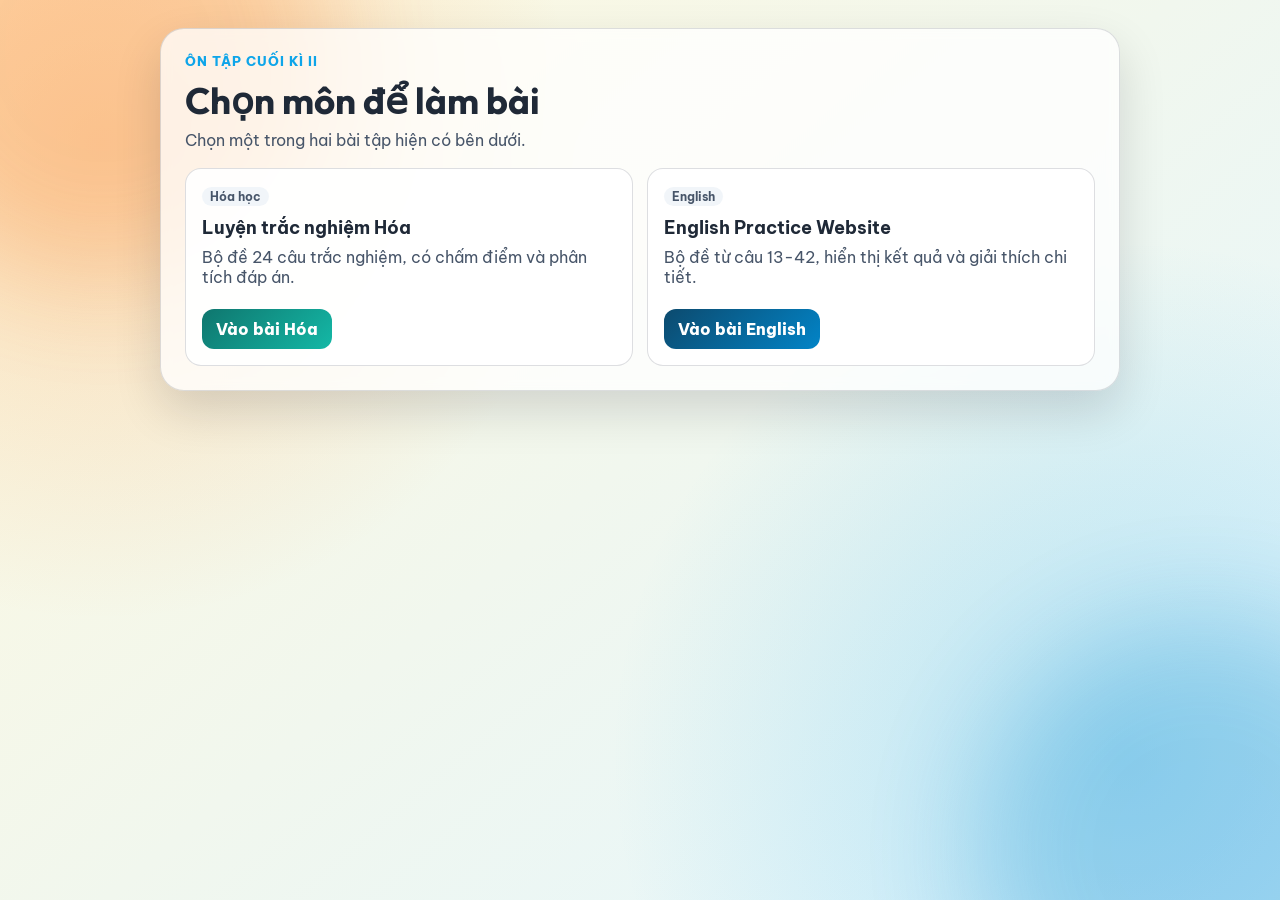
==== index.html @ 83d11b1e "first commit" ====
﻿<!doctype html>
<html lang="vi">
  <head>
    <meta charset="UTF-8" />
    <meta name="viewport" content="width=device-width, initial-scale=1.0" />
    <title>Chọn Bài Tập</title>
    <link rel="preconnect" href="https://fonts.googleapis.com" />
    <link rel="preconnect" href="https://fonts.gstatic.com" crossorigin />
    <link
      href="https://fonts.googleapis.com/css2?family=Be+Vietnam+Pro:wght@400;600;700;800&family=Outfit:wght@600;700;800&display=swap"
      rel="stylesheet"
    />
    <link rel="stylesheet" href="styles.css" />
  </head>
  <body>
    <div class="bg-orb orb-1"></div>
    <div class="bg-orb orb-2"></div>

    <main class="chooser">
      <p class="eyebrow">ÔN TẬP CUỐI KÌ II</p>
      <h1>Chọn môn để làm bài</h1>
      <p class="subtitle">Chọn một trong hai bài tập hiện có bên dưới.</p>

      <section class="cards" aria-label="Danh sách bài tập">
        <article class="card">
          <p class="tag">Hóa học</p>
          <h2>Luyện trắc nghiệm Hóa</h2>
          <p>Bộ đề 24 câu trắc nghiệm, có chấm điểm và phân tích đáp án.</p>
          <a class="btn btn-chem" href="Chemistry/index.html">Vào bài Hóa</a>
        </article>

        <article class="card">
          <p class="tag">English</p>
          <h2>English Practice Website</h2>
          <p>Bộ đề từ câu 13-42, hiển thị kết quả và giải thích chi tiết.</p>
          <a class="btn btn-eng" href="English/index.html">Vào bài English</a>
        </article>
      </section>
    </main>

    <script src="app.js"></script>
  </body>
</html>
---- styles.css ----
﻿:root {
  --bg-a: #fff8dd;
  --bg-b: #e3f6ff;
  --ink: #1f2937;
  --soft: #475569;
  --card: rgba(255, 255, 255, 0.92);
  --line: rgba(15, 23, 42, 0.14);
  --chem: #0f766e;
  --eng: #0c4a6e;
}

* {
  box-sizing: border-box;
}

html,
body {
  margin: 0;
  min-height: 100%;
}

body {
  font-family: "Be Vietnam Pro", sans-serif;
  color: var(--ink);
  background:
    radial-gradient(circle at 8% 16%, rgba(251, 146, 60, 0.28), transparent 34%),
    radial-gradient(circle at 88% 84%, rgba(14, 165, 233, 0.24), transparent 38%),
    linear-gradient(140deg, var(--bg-a), var(--bg-b));
  padding: 28px 16px 42px;
}

.bg-orb {
  position: fixed;
  width: 36vmax;
  height: 36vmax;
  border-radius: 50%;
  filter: blur(56px);
  opacity: 0.24;
  pointer-events: none;
  animation: float 9s ease-in-out infinite;
}

.orb-1 {
  background: #f97316;
  top: -14vmax;
  left: -10vmax;
}

.orb-2 {
  background: #0284c7;
  right: -12vmax;
  bottom: -14vmax;
  animation-delay: 1.3s;
}

.chooser {
  position: relative;
  z-index: 1;
  max-width: 960px;
  margin: 0 auto;
  border: 1px solid var(--line);
  border-radius: 24px;
  background: rgba(255, 255, 255, 0.76);
  backdrop-filter: blur(6px);
  box-shadow: 0 20px 48px rgba(2, 6, 23, 0.14);
  padding: 24px;
}

.eyebrow {
  margin: 0;
  font-size: 0.8rem;
  letter-spacing: 0.08em;
  text-transform: uppercase;
  font-weight: 800;
  color: #0ea5e9;
}

h1 {
  margin: 8px 0 6px;
  font-family: Outfit, sans-serif;
  font-size: clamp(1.5rem, 3vw, 2.3rem);
}

.subtitle {
  margin: 0;
  color: var(--soft);
}

.cards {
  margin-top: 18px;
  display: grid;
  grid-template-columns: repeat(2, minmax(0, 1fr));
  gap: 14px;
}

.card {
  border: 1px solid var(--line);
  border-radius: 16px;
  background: var(--card);
  padding: 16px;
  transition: transform 160ms ease, box-shadow 160ms ease;
}

.card:hover {
  transform: translateY(-2px);
  box-shadow: 0 10px 26px rgba(15, 23, 42, 0.11);
}

.tag {
  display: inline-block;
  margin: 0;
  padding: 2px 8px;
  border-radius: 999px;
  font-size: 0.76rem;
  font-weight: 700;
  color: #0f172a;
  background: #f1f5f9;
}

h2 {
  margin: 10px 0 8px;
  font-size: 1.12rem;
}

.card p {
  margin-top: 0;
  color: var(--soft);
}

.btn {
  display: inline-flex;
  align-items: center;
  justify-content: center;
  margin-top: 6px;
  padding: 10px 14px;
  border-radius: 12px;
  font-weight: 800;
  text-decoration: none;
  color: #fff;
}

.btn-chem {
  background: linear-gradient(135deg, #0f766e, #14b8a6);
}

.btn-eng {
  background: linear-gradient(135deg, #0c4a6e, #0284c7);
}

@keyframes float {
  0%,
  100% {
    transform: translateY(0);
  }
  50% {
    transform: translateY(-12px);
  }
}

@media (max-width: 720px) {
  .cards {
    grid-template-columns: 1fr;
  }

  .chooser {
    padding: 18px;
  }

  .btn {
    width: 100%;
  }
}
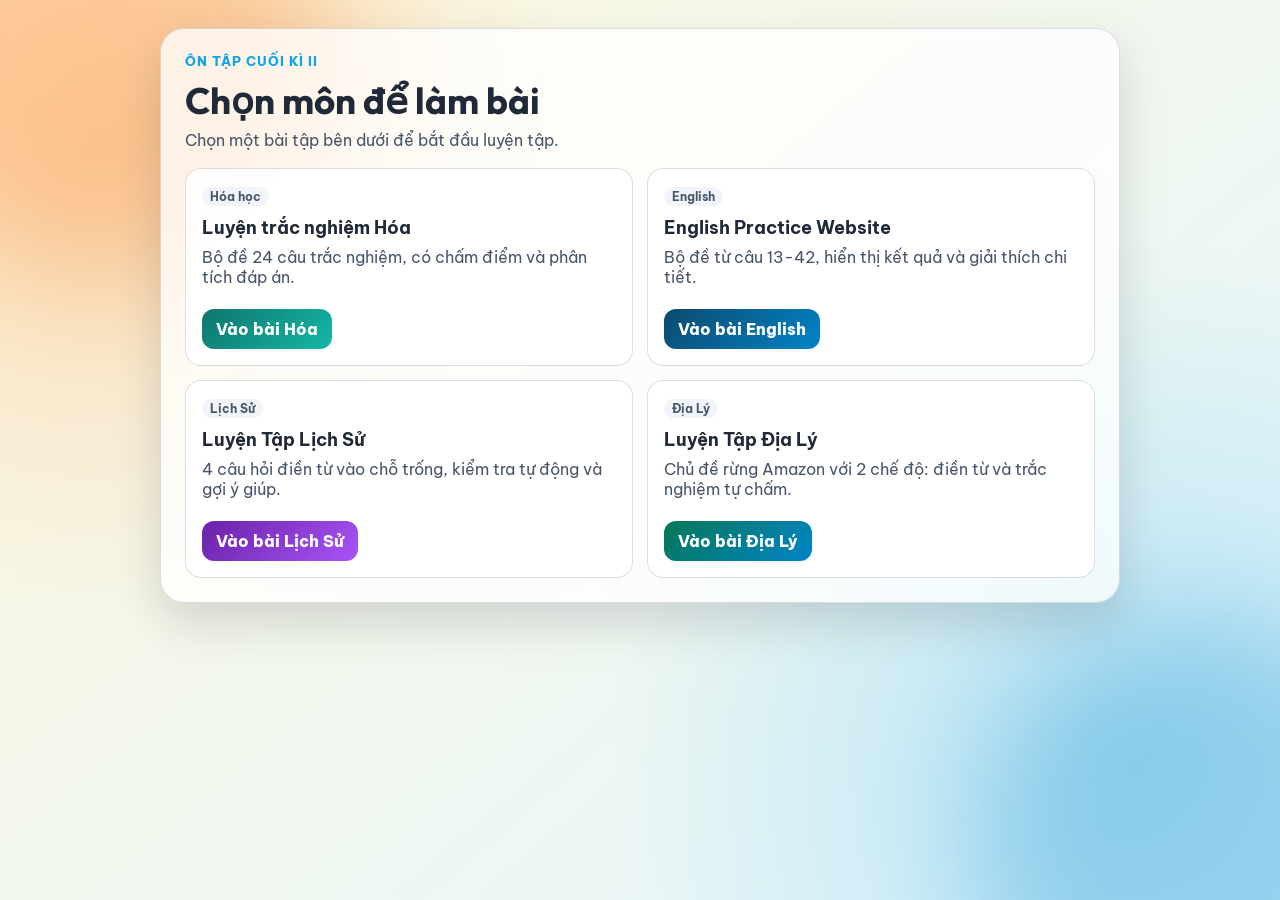
==== commit 72dadf72: "Add History practice module with fill-in-the-blank and multiple-choice questions - Created index.htm" ====
--- a/index.html
+++ b/index.html
@@ -19,7 +19,7 @@
     <main class="chooser">
       <p class="eyebrow">ÔN TẬP CUỐI KÌ II</p>
       <h1>Chọn môn để làm bài</h1>
-      <p class="subtitle">Chọn một trong hai bài tập hiện có bên dưới.</p>
+      <p class="subtitle">Chọn một bài tập bên dưới để bắt đầu luyện tập.</p>
 
       <section class="cards" aria-label="Danh sách bài tập">
         <article class="card">
@@ -35,6 +35,24 @@
           <p>Bộ đề từ câu 13-42, hiển thị kết quả và giải thích chi tiết.</p>
           <a class="btn btn-eng" href="English/index.html">Vào bài English</a>
         </article>
+
+        <article class="card">
+          <p class="tag">Lịch Sử</p>
+          <h2>Luyện Tập Lịch Sử</h2>
+          <p>
+            4 câu hỏi điền từ vào chỗ trống, kiểm tra tự động và gợi ý giúp.
+          </p>
+          <a class="btn btn-hist" href="History/index.html">Vào bài Lịch Sử</a>
+        </article>
+
+        <article class="card">
+          <p class="tag">Địa Lý</p>
+          <h2>Luyện Tập Địa Lý</h2>
+          <p>
+            Chủ đề rừng Amazon với 2 chế độ: điền từ và trắc nghiệm tự chấm.
+          </p>
+          <a class="btn btn-geo" href="Geography/index.html">Vào bài Địa Lý</a>
+        </article>
       </section>
     </main>
 
--- a/styles.css
+++ b/styles.css
@@ -7,6 +7,8 @@
   --line: rgba(15, 23, 42, 0.14);
   --chem: #0f766e;
   --eng: #0c4a6e;
+  --hist: #6b21a8;
+  --geo: #047857;
 }
 
 * {
@@ -23,8 +25,16 @@
   font-family: "Be Vietnam Pro", sans-serif;
   color: var(--ink);
   background:
-    radial-gradient(circle at 8% 16%, rgba(251, 146, 60, 0.28), transparent 34%),
-    radial-gradient(circle at 88% 84%, rgba(14, 165, 233, 0.24), transparent 38%),
+    radial-gradient(
+      circle at 8% 16%,
+      rgba(251, 146, 60, 0.28),
+      transparent 34%
+    ),
+    radial-gradient(
+      circle at 88% 84%,
+      rgba(14, 165, 233, 0.24),
+      transparent 38%
+    ),
     linear-gradient(140deg, var(--bg-a), var(--bg-b));
   padding: 28px 16px 42px;
 }
@@ -98,7 +108,9 @@
   border-radius: 16px;
   background: var(--card);
   padding: 16px;
-  transition: transform 160ms ease, box-shadow 160ms ease;
+  transition:
+    transform 160ms ease,
+    box-shadow 160ms ease;
 }
 
 .card:hover {
@@ -147,6 +159,14 @@
   background: linear-gradient(135deg, #0c4a6e, #0284c7);
 }
 
+.btn-hist {
+  background: linear-gradient(135deg, #6b21a8, #a855f7);
+}
+
+.btn-geo {
+  background: linear-gradient(135deg, #047857, #0284c7);
+}
+
 @keyframes float {
   0%,
   100% {
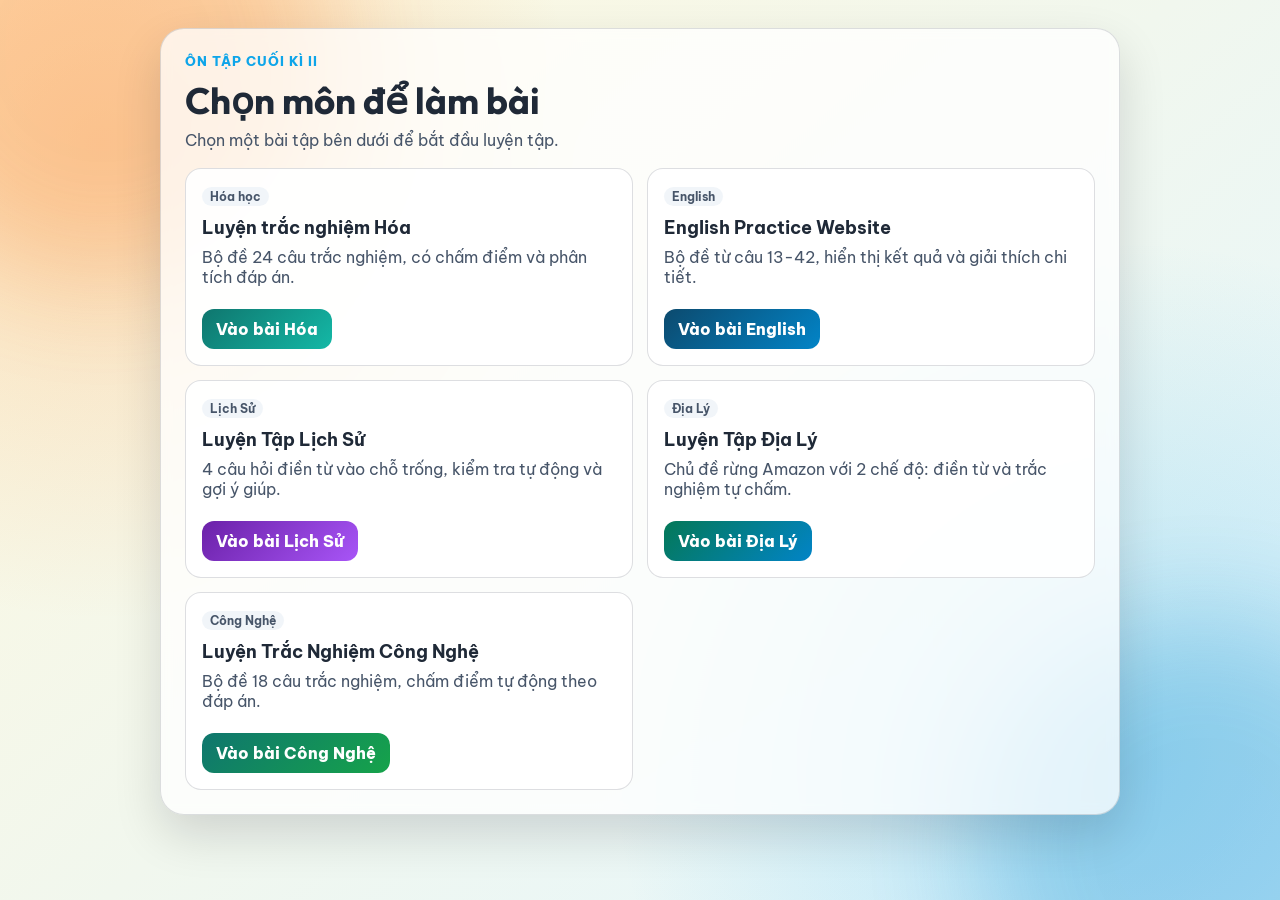
==== commit 90faceb4: "Add Technology practice module with quiz functionality and styles" ====
--- a/index.html
+++ b/index.html
@@ -22,37 +22,44 @@
       <p class="subtitle">Chọn một bài tập bên dưới để bắt đầu luyện tập.</p>
 
       <section class="cards" aria-label="Danh sách bài tập">
-        <article class="card">
+        <a class="card card-link" href="Chemistry/index.html">
           <p class="tag">Hóa học</p>
           <h2>Luyện trắc nghiệm Hóa</h2>
           <p>Bộ đề 24 câu trắc nghiệm, có chấm điểm và phân tích đáp án.</p>
-          <a class="btn btn-chem" href="Chemistry/index.html">Vào bài Hóa</a>
-        </article>
+          <span class="btn btn-chem">Vào bài Hóa</span>
+        </a>
 
-        <article class="card">
+        <a class="card card-link" href="English/index.html">
           <p class="tag">English</p>
           <h2>English Practice Website</h2>
           <p>Bộ đề từ câu 13-42, hiển thị kết quả và giải thích chi tiết.</p>
-          <a class="btn btn-eng" href="English/index.html">Vào bài English</a>
-        </article>
+          <span class="btn btn-eng">Vào bài English</span>
+        </a>
 
-        <article class="card">
+        <a class="card card-link" href="History/index.html">
           <p class="tag">Lịch Sử</p>
           <h2>Luyện Tập Lịch Sử</h2>
           <p>
             4 câu hỏi điền từ vào chỗ trống, kiểm tra tự động và gợi ý giúp.
           </p>
-          <a class="btn btn-hist" href="History/index.html">Vào bài Lịch Sử</a>
-        </article>
+          <span class="btn btn-hist">Vào bài Lịch Sử</span>
+        </a>
 
-        <article class="card">
+        <a class="card card-link" href="Geography/index.html">
           <p class="tag">Địa Lý</p>
           <h2>Luyện Tập Địa Lý</h2>
           <p>
             Chủ đề rừng Amazon với 2 chế độ: điền từ và trắc nghiệm tự chấm.
           </p>
-          <a class="btn btn-geo" href="Geography/index.html">Vào bài Địa Lý</a>
-        </article>
+          <span class="btn btn-geo">Vào bài Địa Lý</span>
+        </a>
+
+        <a class="card card-link" href="Technology/index.html">
+          <p class="tag">Công Nghệ</p>
+          <h2>Luyện Trắc Nghiệm Công Nghệ</h2>
+          <p>Bộ đề 18 câu trắc nghiệm, chấm điểm tự động theo đáp án.</p>
+          <span class="btn btn-tech">Vào bài Công Nghệ</span>
+        </a>
       </section>
     </main>
 
--- a/styles.css
+++ b/styles.css
@@ -113,6 +113,17 @@
     box-shadow 160ms ease;
 }
 
+.card-link {
+  display: block;
+  color: inherit;
+  text-decoration: none;
+}
+
+.card-link:focus-visible {
+  outline: 3px solid rgba(14, 165, 233, 0.6);
+  outline-offset: 2px;
+}
+
 .card:hover {
   transform: translateY(-2px);
   box-shadow: 0 10px 26px rgba(15, 23, 42, 0.11);
@@ -167,6 +178,10 @@
   background: linear-gradient(135deg, #047857, #0284c7);
 }
 
+.btn-tech {
+  background: linear-gradient(135deg, #0f766e, #16a34a);
+}
+
 @keyframes float {
   0%,
   100% {
